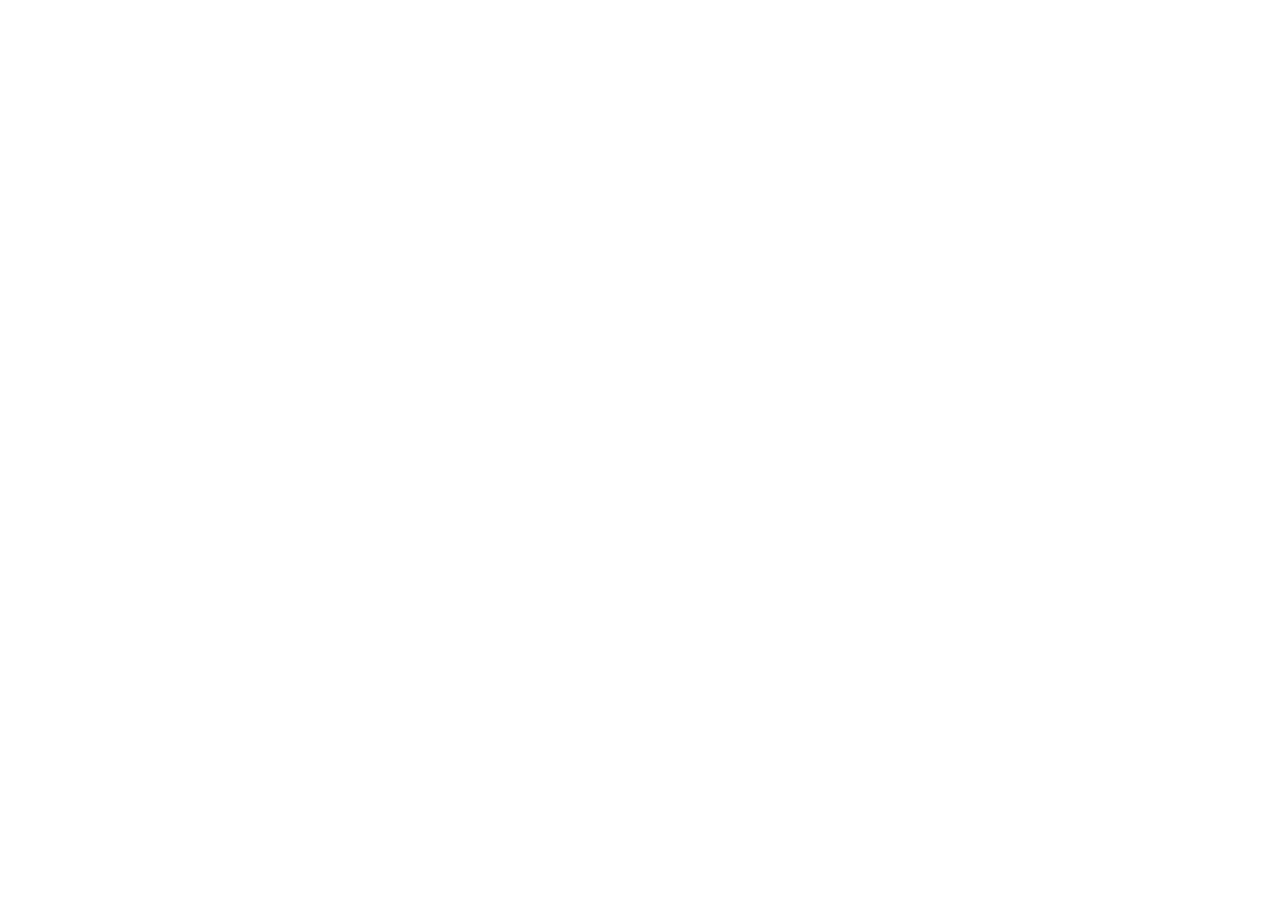
==== index.html @ fda63d31 "App build" ====
<!doctype html>
<html lang="en">
  <head>
    <meta charset="UTF-8" />
    <meta name="viewport" content="width=device-width, initial-scale=1.0, viewport-fit=cover" />
    <title>DMF Records · Da'Riyah</title>
    <meta name="description" content="DMF Ecosystem — Da'Riyah OS. Built on ownership. Powered by innovation." />
    <meta name="theme-color" content="#060b18" />
    <meta name="robots" content="noindex" />
    <link rel="icon" type="image/png" href="./favicon.png" />
    <link rel="apple-touch-icon" href="./apple-touch-icon.png" />
    <link rel="manifest" href="./manifest.webmanifest" />
    <meta name="apple-mobile-web-app-capable" content="yes" />
    <meta name="apple-mobile-web-app-title" content="DMF" />
    <link rel="preconnect" href="https://fonts.googleapis.com" />
    <link rel="preconnect" href="https://fonts.gstatic.com" crossorigin />
    <link rel="stylesheet" href="https://fonts.googleapis.com/css2?family=Inter:wght@400;500;600;700&family=JetBrains+Mono:wght@500;600&family=Space+Grotesk:wght@500;600;700&display=swap" />
    <script type="module" crossorigin src="./assets/index-D1Jw8nOo.js"></script>
    <link rel="stylesheet" crossorigin href="./assets/index-DOOXMEmu.css">
  </head>
  <body>
    <div id="root"></div>
  </body>
</html>
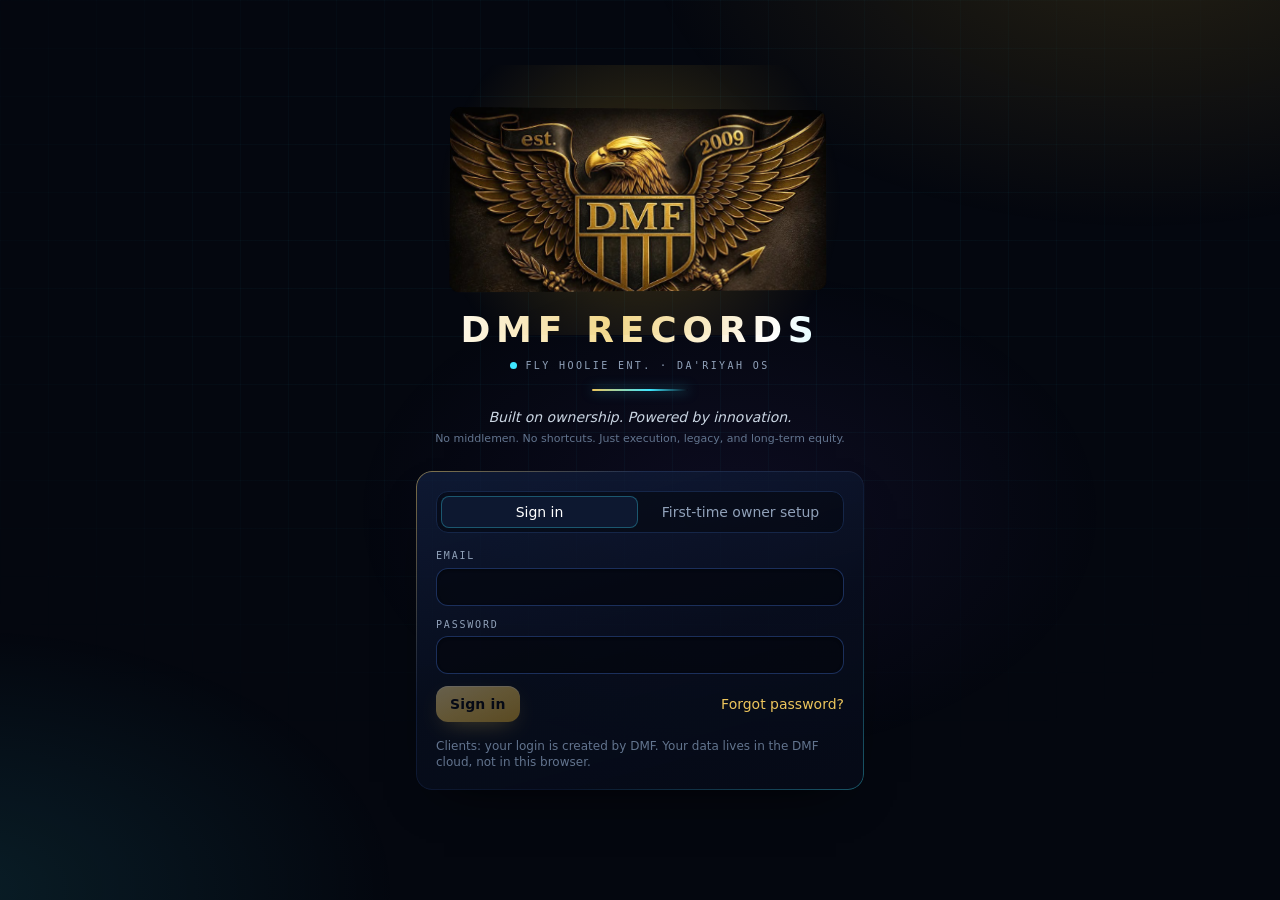
==== commit 393e090b: "DMF Promo: live build (68efa28)" ====
--- a/index.html
+++ b/index.html
@@ -15,8 +15,8 @@
     <link rel="preconnect" href="https://fonts.googleapis.com" />
     <link rel="preconnect" href="https://fonts.gstatic.com" crossorigin />
     <link rel="stylesheet" href="https://fonts.googleapis.com/css2?family=Inter:wght@400;500;600;700&family=JetBrains+Mono:wght@500;600&family=Space+Grotesk:wght@500;600;700&display=swap" />
-    <script type="module" crossorigin src="./assets/index-D1Jw8nOo.js"></script>
-    <link rel="stylesheet" crossorigin href="./assets/index-DOOXMEmu.css">
+    <script type="module" crossorigin src="./assets/index-ByEQ1xcT.js"></script>
+    <link rel="stylesheet" crossorigin href="./assets/index-Bo66ALXg.css">
   </head>
   <body>
     <div id="root"></div>
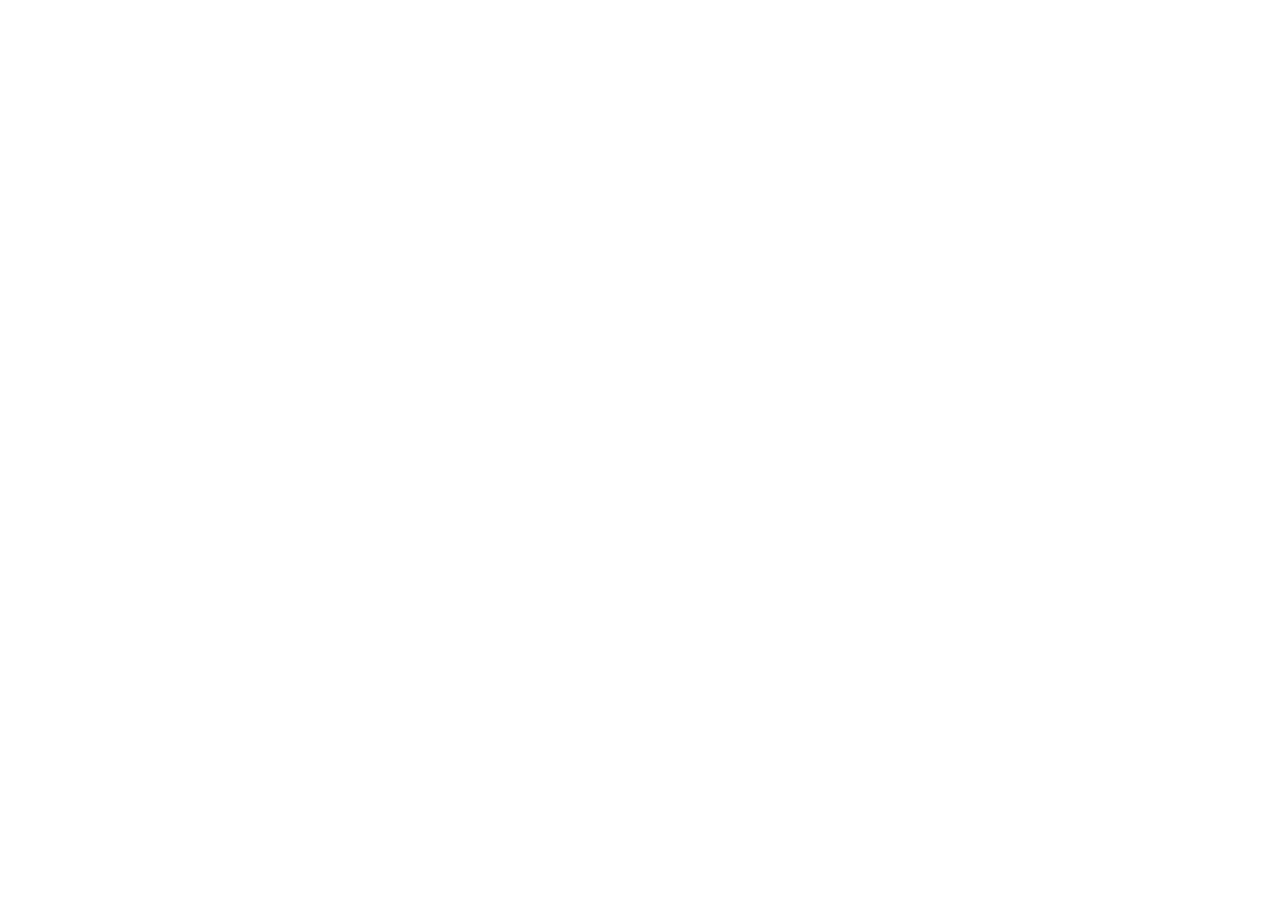
==== commit 11a67775: "Redirect to dmfcorporation.biz/app/" ====
--- a/index.html
+++ b/index.html
@@ -1,24 +1,8 @@
 <!doctype html>
-<html lang="en">
-  <head>
-    <meta charset="UTF-8" />
-    <meta name="viewport" content="width=device-width, initial-scale=1.0, viewport-fit=cover" />
-    <title>DMF Records · Da'Riyah</title>
-    <meta name="description" content="DMF Ecosystem — Da'Riyah OS. Built on ownership. Powered by innovation." />
-    <meta name="theme-color" content="#060b18" />
-    <meta name="robots" content="noindex" />
-    <link rel="icon" type="image/png" href="./favicon.png" />
-    <link rel="apple-touch-icon" href="./apple-touch-icon.png" />
-    <link rel="manifest" href="./manifest.webmanifest" />
-    <meta name="apple-mobile-web-app-capable" content="yes" />
-    <meta name="apple-mobile-web-app-title" content="DMF" />
-    <link rel="preconnect" href="https://fonts.googleapis.com" />
-    <link rel="preconnect" href="https://fonts.gstatic.com" crossorigin />
-    <link rel="stylesheet" href="https://fonts.googleapis.com/css2?family=Inter:wght@400;500;600;700&family=JetBrains+Mono:wght@500;600&family=Space+Grotesk:wght@500;600;700&display=swap" />
-    <script type="module" crossorigin src="./assets/index-ByEQ1xcT.js"></script>
-    <link rel="stylesheet" crossorigin href="./assets/index-Bo66ALXg.css">
-  </head>
-  <body>
-    <div id="root"></div>
-  </body>
-</html>
+<html lang="en"><head><meta charset="utf-8"><meta name="viewport" content="width=device-width, initial-scale=1">
+<title>DMF Records app moved</title><meta name="robots" content="noindex">
+<link rel="canonical" href="https://dmfcorporation.biz/app/">
+<script>location.replace("https://dmfcorporation.biz/app/" + (location.hash || ""));</script>
+<meta http-equiv="refresh" content="0; url=https://dmfcorporation.biz/app/">
+<style>body{margin:0;background:#0b0b0c;color:#f4f1ea;font:17px/1.6 -apple-system,BlinkMacSystemFont,"Segoe UI",Roboto,Helvetica,Arial,sans-serif;display:grid;place-items:center;min-height:100vh;text-align:center}a{color:#D4AF37}</style>
+</head><body><p>The DMF Records app now lives at<br><a href="https://dmfcorporation.biz/app/">dmfcorporation.biz/app</a></p></body></html>
